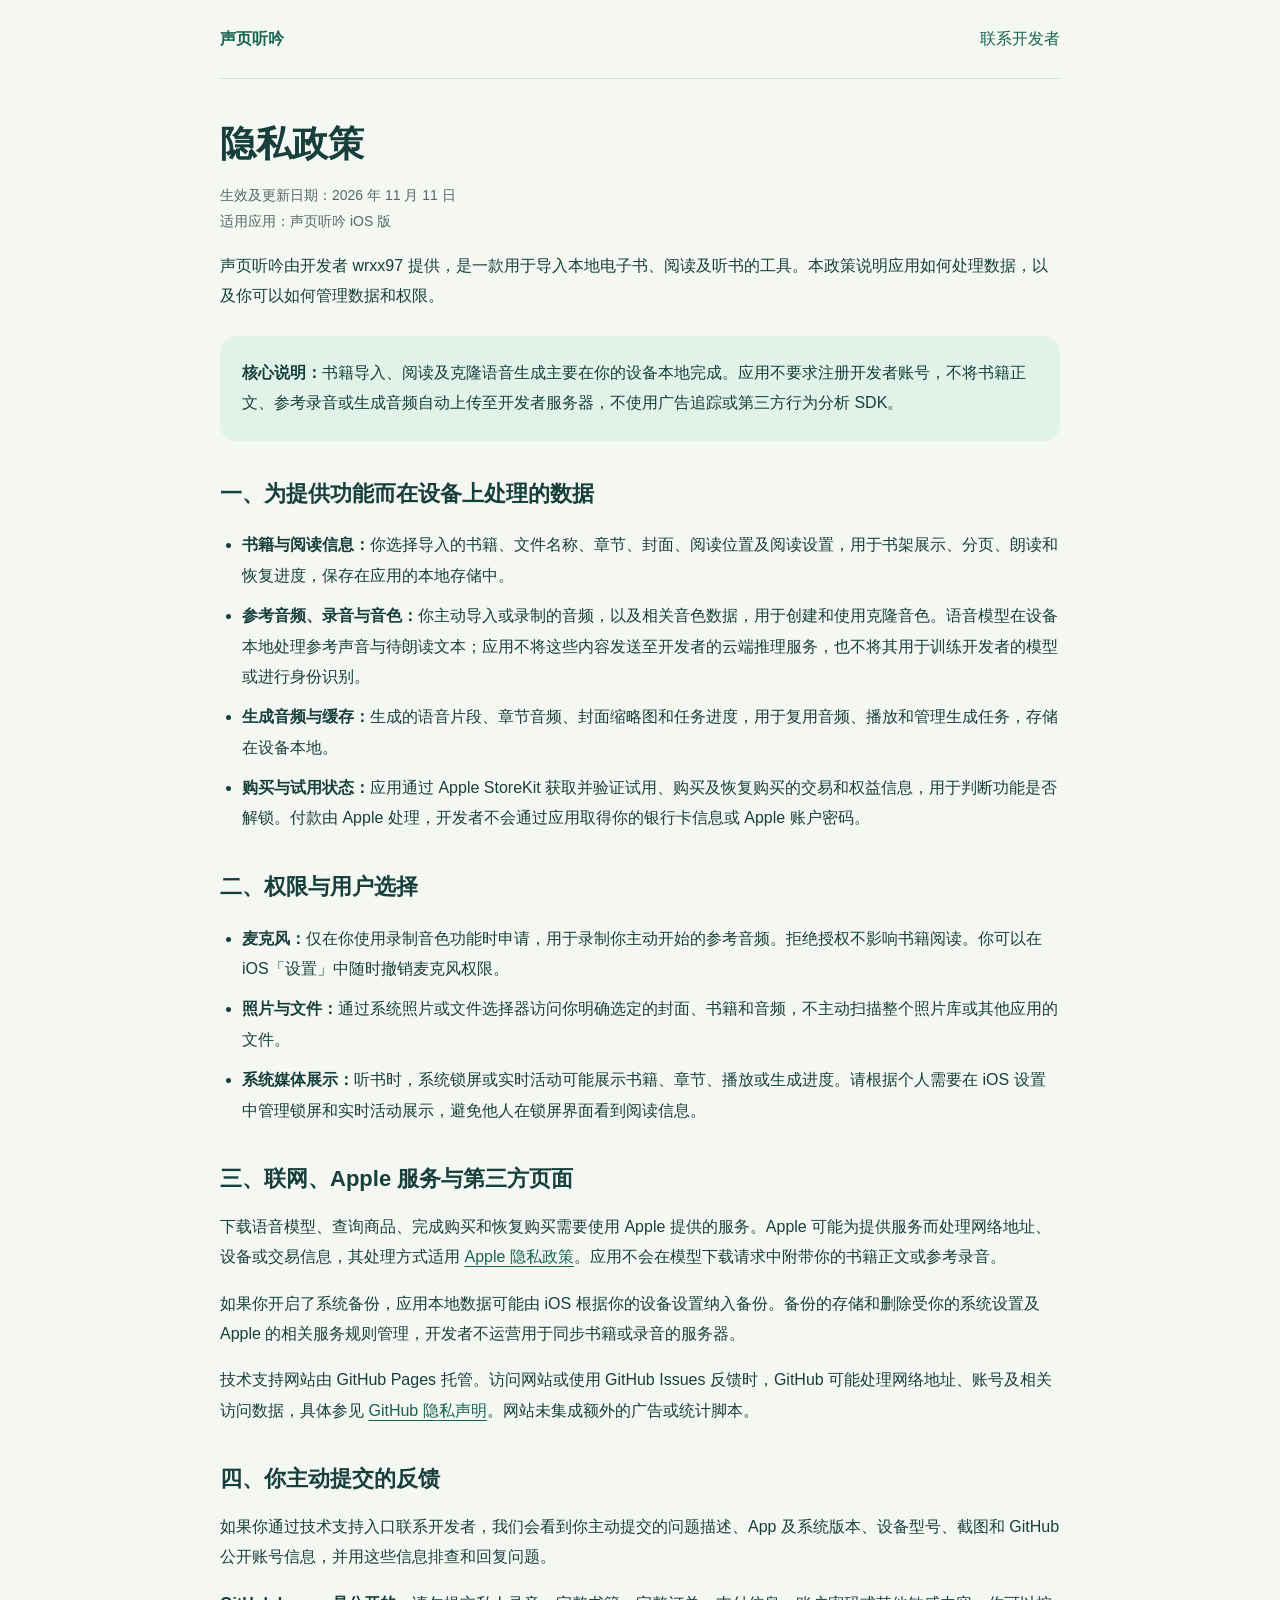
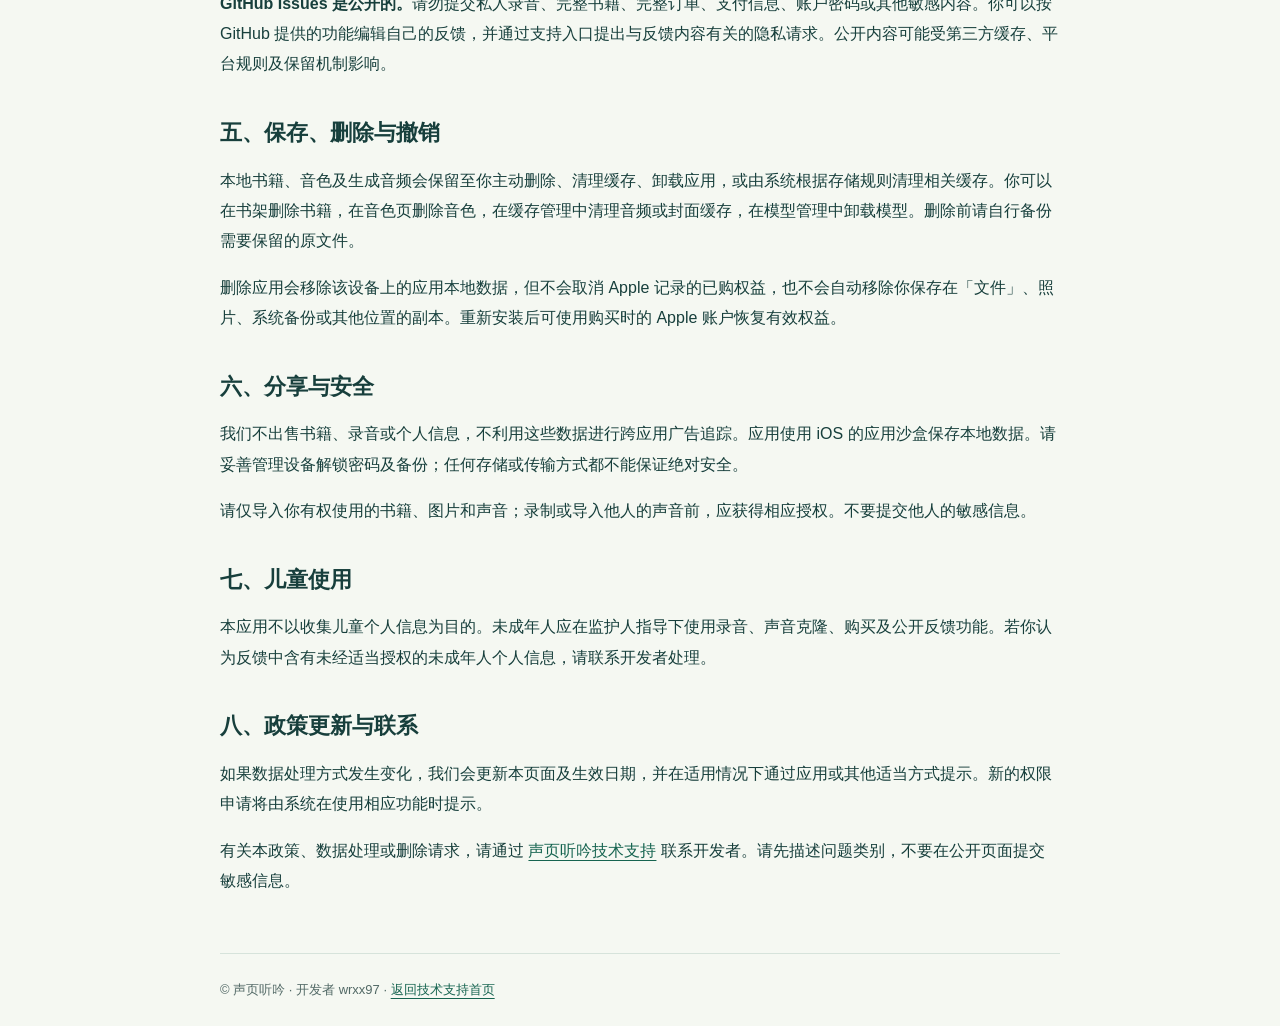
==== privacy.html @ 4d8c20c6 "Publish privacy policy for App Store submission" ====
<!doctype html>
<html lang="zh-CN">
<head>
  <meta charset="utf-8">
  <meta name="viewport" content="width=device-width,initial-scale=1">
  <meta name="description" content="声页听吟隐私政策：了解本地书籍、参考音频、录音、音色、购买信息的处理与删除方式。">
  <meta name="theme-color" content="#f5f8f2">
  <title>隐私政策 · 声页听吟</title>
  <style>
    :root{color-scheme:light}*{box-sizing:border-box}body{margin:0;background:#f5f8f2;color:#173f3c;font:16px/1.9 -apple-system,BlinkMacSystemFont,"PingFang SC","Microsoft YaHei",sans-serif}header,main,footer{width:min(840px,calc(100% - 40px));margin:auto}header{padding:24px 0;border-bottom:1px solid #d6e3db;display:flex;justify-content:space-between;gap:20px}a{color:#166450;text-underline-offset:4px}a:focus-visible{outline:3px solid #d59b30;outline-offset:4px}header a{text-decoration:none}main{padding:40px 0}h1{font-size:36px;line-height:1.4;margin:0 0 12px}h2{font-size:22px;margin:32px 0 12px}p{margin:0 0 16px}ul{padding-left:22px}li{margin-bottom:10px}.date{color:#526966;font-size:14px}.notice{padding:22px;background:#e1f3e9;border-radius:16px;margin:24px 0}footer{padding:24px 0;border-top:1px solid #d6e3db;color:#526966;font-size:13px}@media(max-width:600px){main{padding-top:28px}h1{font-size:30px}h2{font-size:20px}}
  </style>
</head>
<body>
  <header><a href="./"><strong>声页听吟</strong></a><a href="./#contact">联系开发者</a></header>
  <main>
    <h1>隐私政策</h1><p class="date">生效及更新日期：2026 年 11 月 11 日<br>适用应用：声页听吟 iOS 版</p>
    <p>声页听吟由开发者 wrxx97 提供，是一款用于导入本地电子书、阅读及听书的工具。本政策说明应用如何处理数据，以及你可以如何管理数据和权限。</p>
    <div class="notice"><strong>核心说明：</strong>书籍导入、阅读及克隆语音生成主要在你的设备本地完成。应用不要求注册开发者账号，不将书籍正文、参考录音或生成音频自动上传至开发者服务器，不使用广告追踪或第三方行为分析 SDK。</div>
    <h2>一、为提供功能而在设备上处理的数据</h2>
    <ul>
      <li><strong>书籍与阅读信息：</strong>你选择导入的书籍、文件名称、章节、封面、阅读位置及阅读设置，用于书架展示、分页、朗读和恢复进度，保存在应用的本地存储中。</li>
      <li><strong>参考音频、录音与音色：</strong>你主动导入或录制的音频，以及相关音色数据，用于创建和使用克隆音色。语音模型在设备本地处理参考声音与待朗读文本；应用不将这些内容发送至开发者的云端推理服务，也不将其用于训练开发者的模型或进行身份识别。</li>
      <li><strong>生成音频与缓存：</strong>生成的语音片段、章节音频、封面缩略图和任务进度，用于复用音频、播放和管理生成任务，存储在设备本地。</li>
      <li><strong>购买与试用状态：</strong>应用通过 Apple StoreKit 获取并验证试用、购买及恢复购买的交易和权益信息，用于判断功能是否解锁。付款由 Apple 处理，开发者不会通过应用取得你的银行卡信息或 Apple 账户密码。</li>
    </ul>
    <h2>二、权限与用户选择</h2>
    <ul>
      <li><strong>麦克风：</strong>仅在你使用录制音色功能时申请，用于录制你主动开始的参考音频。拒绝授权不影响书籍阅读。你可以在 iOS「设置」中随时撤销麦克风权限。</li>
      <li><strong>照片与文件：</strong>通过系统照片或文件选择器访问你明确选定的封面、书籍和音频，不主动扫描整个照片库或其他应用的文件。</li>
      <li><strong>系统媒体展示：</strong>听书时，系统锁屏或实时活动可能展示书籍、章节、播放或生成进度。请根据个人需要在 iOS 设置中管理锁屏和实时活动展示，避免他人在锁屏界面看到阅读信息。</li>
    </ul>
    <h2>三、联网、Apple 服务与第三方页面</h2>
    <p>下载语音模型、查询商品、完成购买和恢复购买需要使用 Apple 提供的服务。Apple 可能为提供服务而处理网络地址、设备或交易信息，其处理方式适用 <a href="https://www.apple.com/legal/privacy/">Apple 隐私政策</a>。应用不会在模型下载请求中附带你的书籍正文或参考录音。</p>
    <p>如果你开启了系统备份，应用本地数据可能由 iOS 根据你的设备设置纳入备份。备份的存储和删除受你的系统设置及 Apple 的相关服务规则管理，开发者不运营用于同步书籍或录音的服务器。</p>
    <p>技术支持网站由 GitHub Pages 托管。访问网站或使用 GitHub Issues 反馈时，GitHub 可能处理网络地址、账号及相关访问数据，具体参见 <a href="https://docs.github.com/site-policy/privacy-policies/github-general-privacy-statement">GitHub 隐私声明</a>。网站未集成额外的广告或统计脚本。</p>
    <h2>四、你主动提交的反馈</h2>
    <p>如果你通过技术支持入口联系开发者，我们会看到你主动提交的问题描述、App 及系统版本、设备型号、截图和 GitHub 公开账号信息，并用这些信息排查和回复问题。</p>
    <p><strong>GitHub Issues 是公开的。</strong>请勿提交私人录音、完整书籍、完整订单、支付信息、账户密码或其他敏感内容。你可以按 GitHub 提供的功能编辑自己的反馈，并通过支持入口提出与反馈内容有关的隐私请求。公开内容可能受第三方缓存、平台规则及保留机制影响。</p>
    <h2>五、保存、删除与撤销</h2>
    <p>本地书籍、音色及生成音频会保留至你主动删除、清理缓存、卸载应用，或由系统根据存储规则清理相关缓存。你可以在书架删除书籍，在音色页删除音色，在缓存管理中清理音频或封面缓存，在模型管理中卸载模型。删除前请自行备份需要保留的原文件。</p>
    <p>删除应用会移除该设备上的应用本地数据，但不会取消 Apple 记录的已购权益，也不会自动移除你保存在「文件」、照片、系统备份或其他位置的副本。重新安装后可使用购买时的 Apple 账户恢复有效权益。</p>
    <h2>六、分享与安全</h2>
    <p>我们不出售书籍、录音或个人信息，不利用这些数据进行跨应用广告追踪。应用使用 iOS 的应用沙盒保存本地数据。请妥善管理设备解锁密码及备份；任何存储或传输方式都不能保证绝对安全。</p>
    <p>请仅导入你有权使用的书籍、图片和声音；录制或导入他人的声音前，应获得相应授权。不要提交他人的敏感信息。</p>
    <h2>七、儿童使用</h2>
    <p>本应用不以收集儿童个人信息为目的。未成年人应在监护人指导下使用录音、声音克隆、购买及公开反馈功能。若你认为反馈中含有未经适当授权的未成年人个人信息，请联系开发者处理。</p>
    <h2>八、政策更新与联系</h2>
    <p>如果数据处理方式发生变化，我们会更新本页面及生效日期，并在适用情况下通过应用或其他适当方式提示。新的权限申请将由系统在使用相应功能时提示。</p>
    <p>有关本政策、数据处理或删除请求，请通过 <a href="https://github.com/wrxx97/NovelReader-Support/issues/new">声页听吟技术支持</a> 联系开发者。请先描述问题类别，不要在公开页面提交敏感信息。</p>
  </main>
  <footer>© 声页听吟 · 开发者 wrxx97 · <a href="./">返回技术支持首页</a></footer>
</body>
</html>
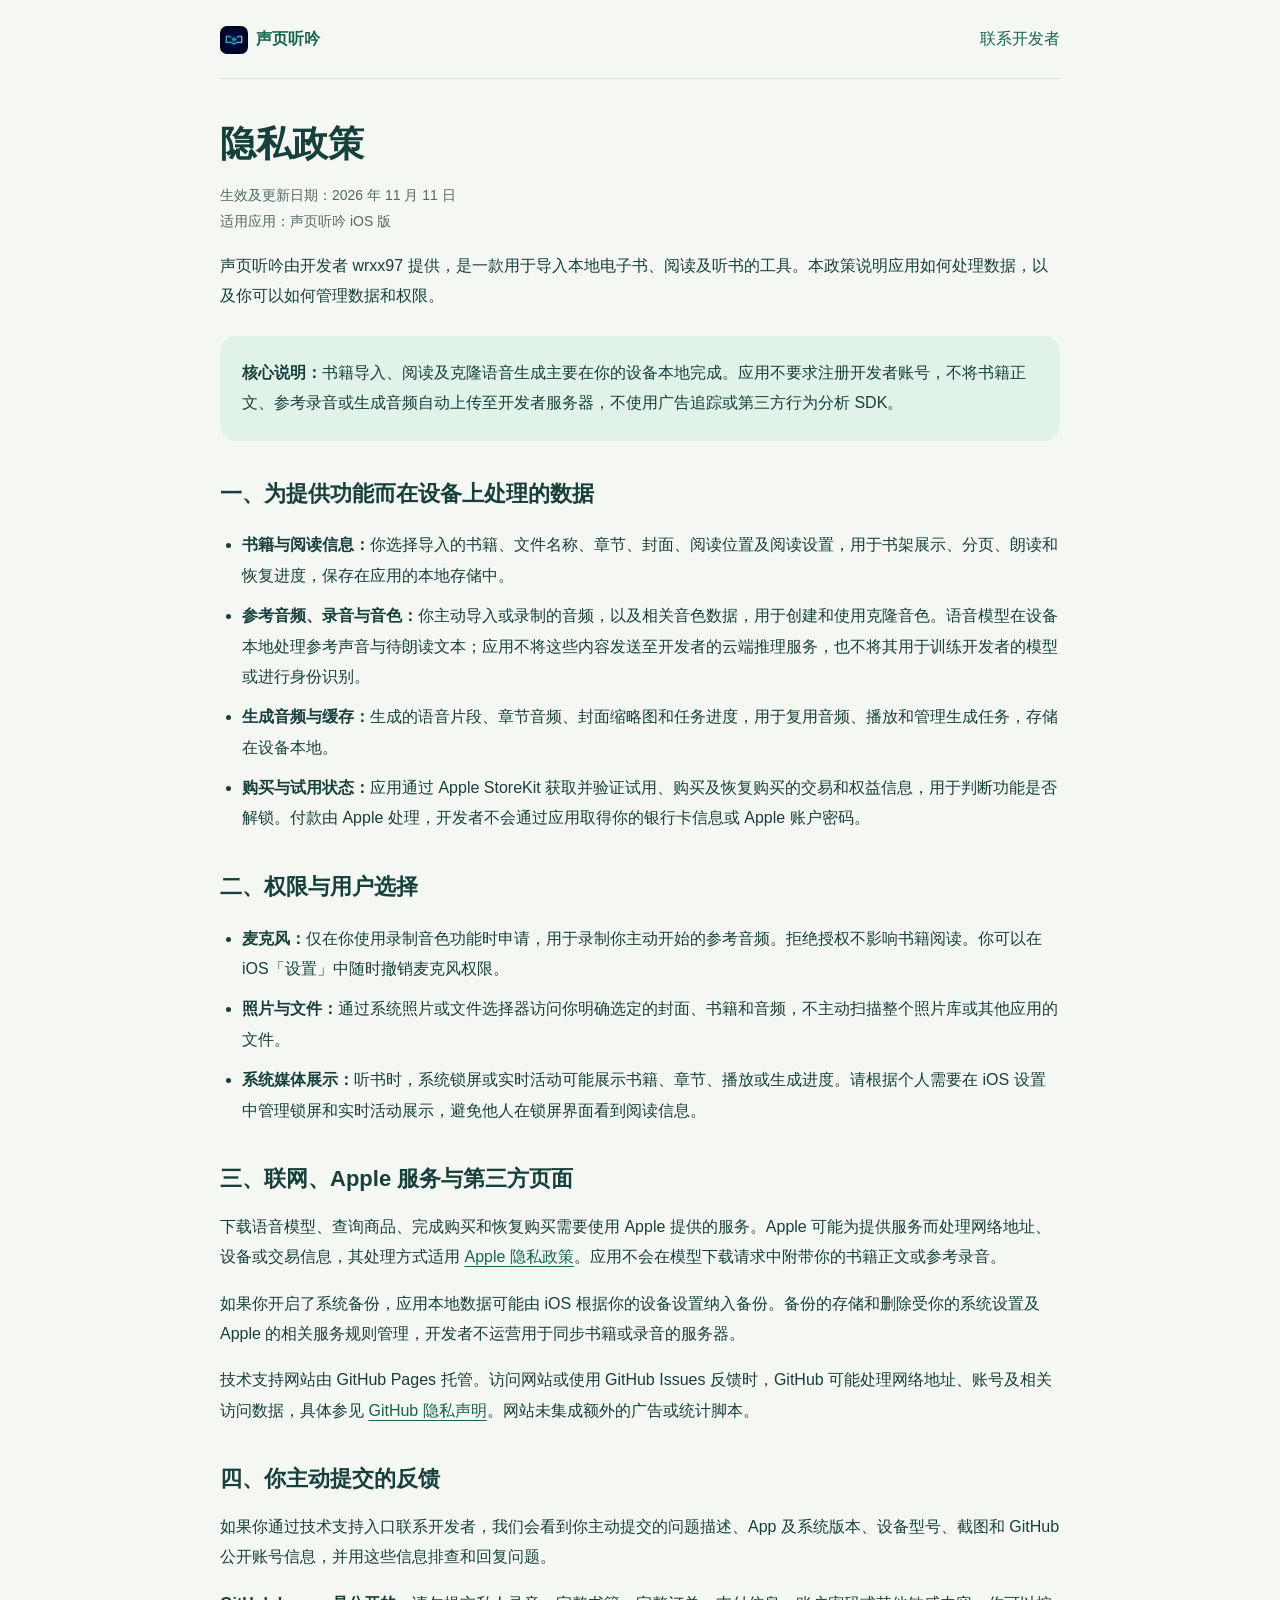
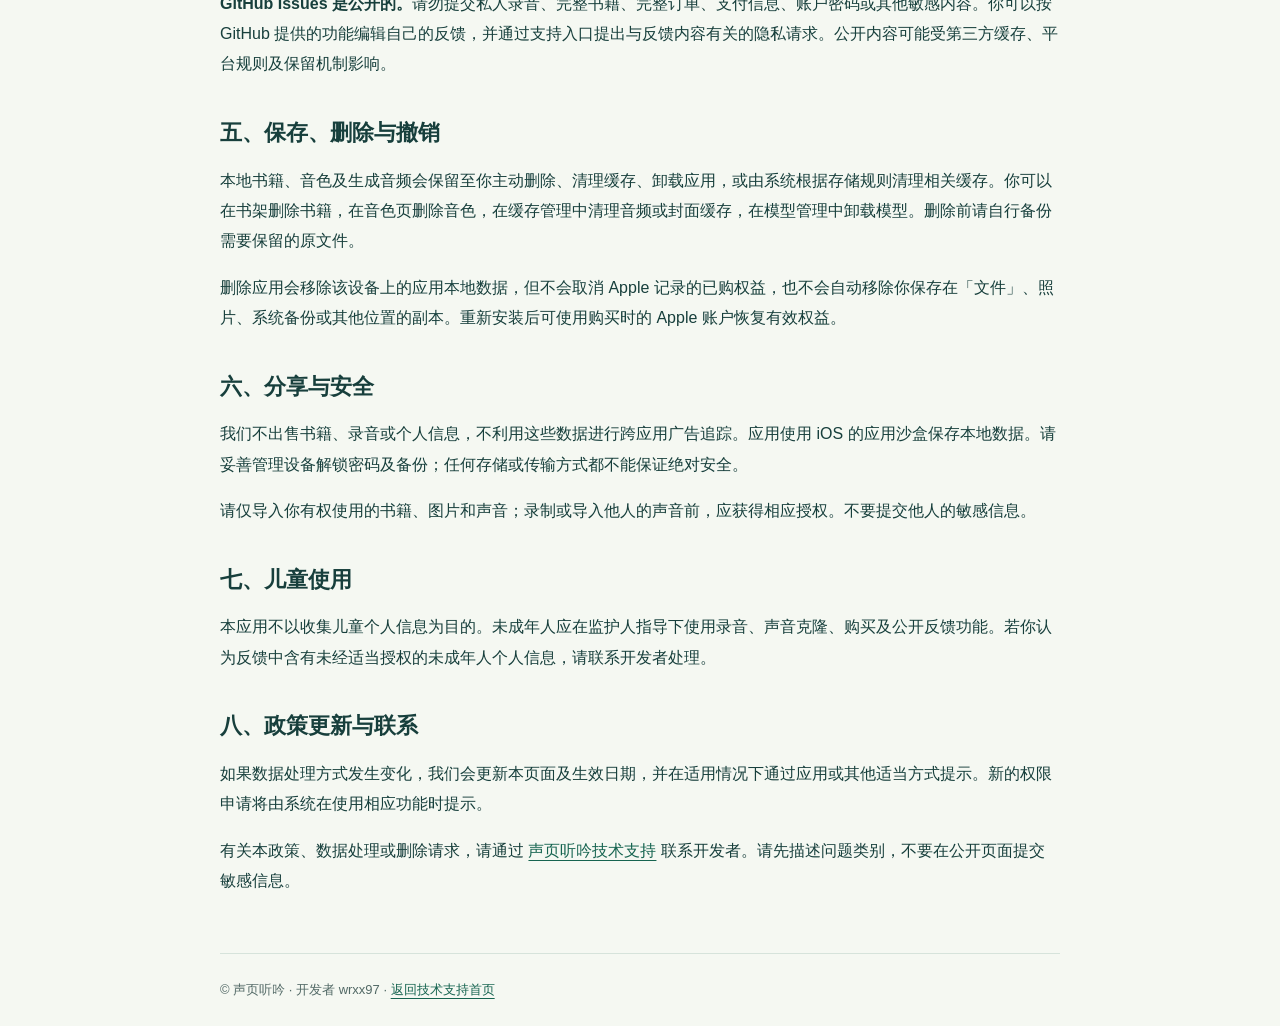
==== commit e50fcfdc: "Add product homepage, pricing and App Store link with official app icon" ====
--- a/privacy.html
+++ b/privacy.html
@@ -11,7 +11,7 @@
   </style>
 </head>
 <body>
-  <header><a href="./"><strong>声页听吟</strong></a><a href="./#contact">联系开发者</a></header>
+  <header><a href="./"><img src="assets/app-icon.png" alt="" width="28" height="28" style="vertical-align:middle;border-radius:7px;margin-right:8px"><strong>声页听吟</strong></a><a href="support.html#contact">联系开发者</a></header>
   <main>
     <h1>隐私政策</h1><p class="date">生效及更新日期：2026 年 11 月 11 日<br>适用应用：声页听吟 iOS 版</p>
     <p>声页听吟由开发者 wrxx97 提供，是一款用于导入本地电子书、阅读及听书的工具。本政策说明应用如何处理数据，以及你可以如何管理数据和权限。</p>
@@ -48,6 +48,6 @@
     <p>如果数据处理方式发生变化，我们会更新本页面及生效日期，并在适用情况下通过应用或其他适当方式提示。新的权限申请将由系统在使用相应功能时提示。</p>
     <p>有关本政策、数据处理或删除请求，请通过 <a href="https://github.com/wrxx97/NovelReader-Support/issues/new">声页听吟技术支持</a> 联系开发者。请先描述问题类别，不要在公开页面提交敏感信息。</p>
   </main>
-  <footer>© 声页听吟 · 开发者 wrxx97 · <a href="./">返回技术支持首页</a></footer>
+  <footer>© 声页听吟 · 开发者 wrxx97 · <a href="support.html">返回技术支持首页</a></footer>
 </body>
 </html>
